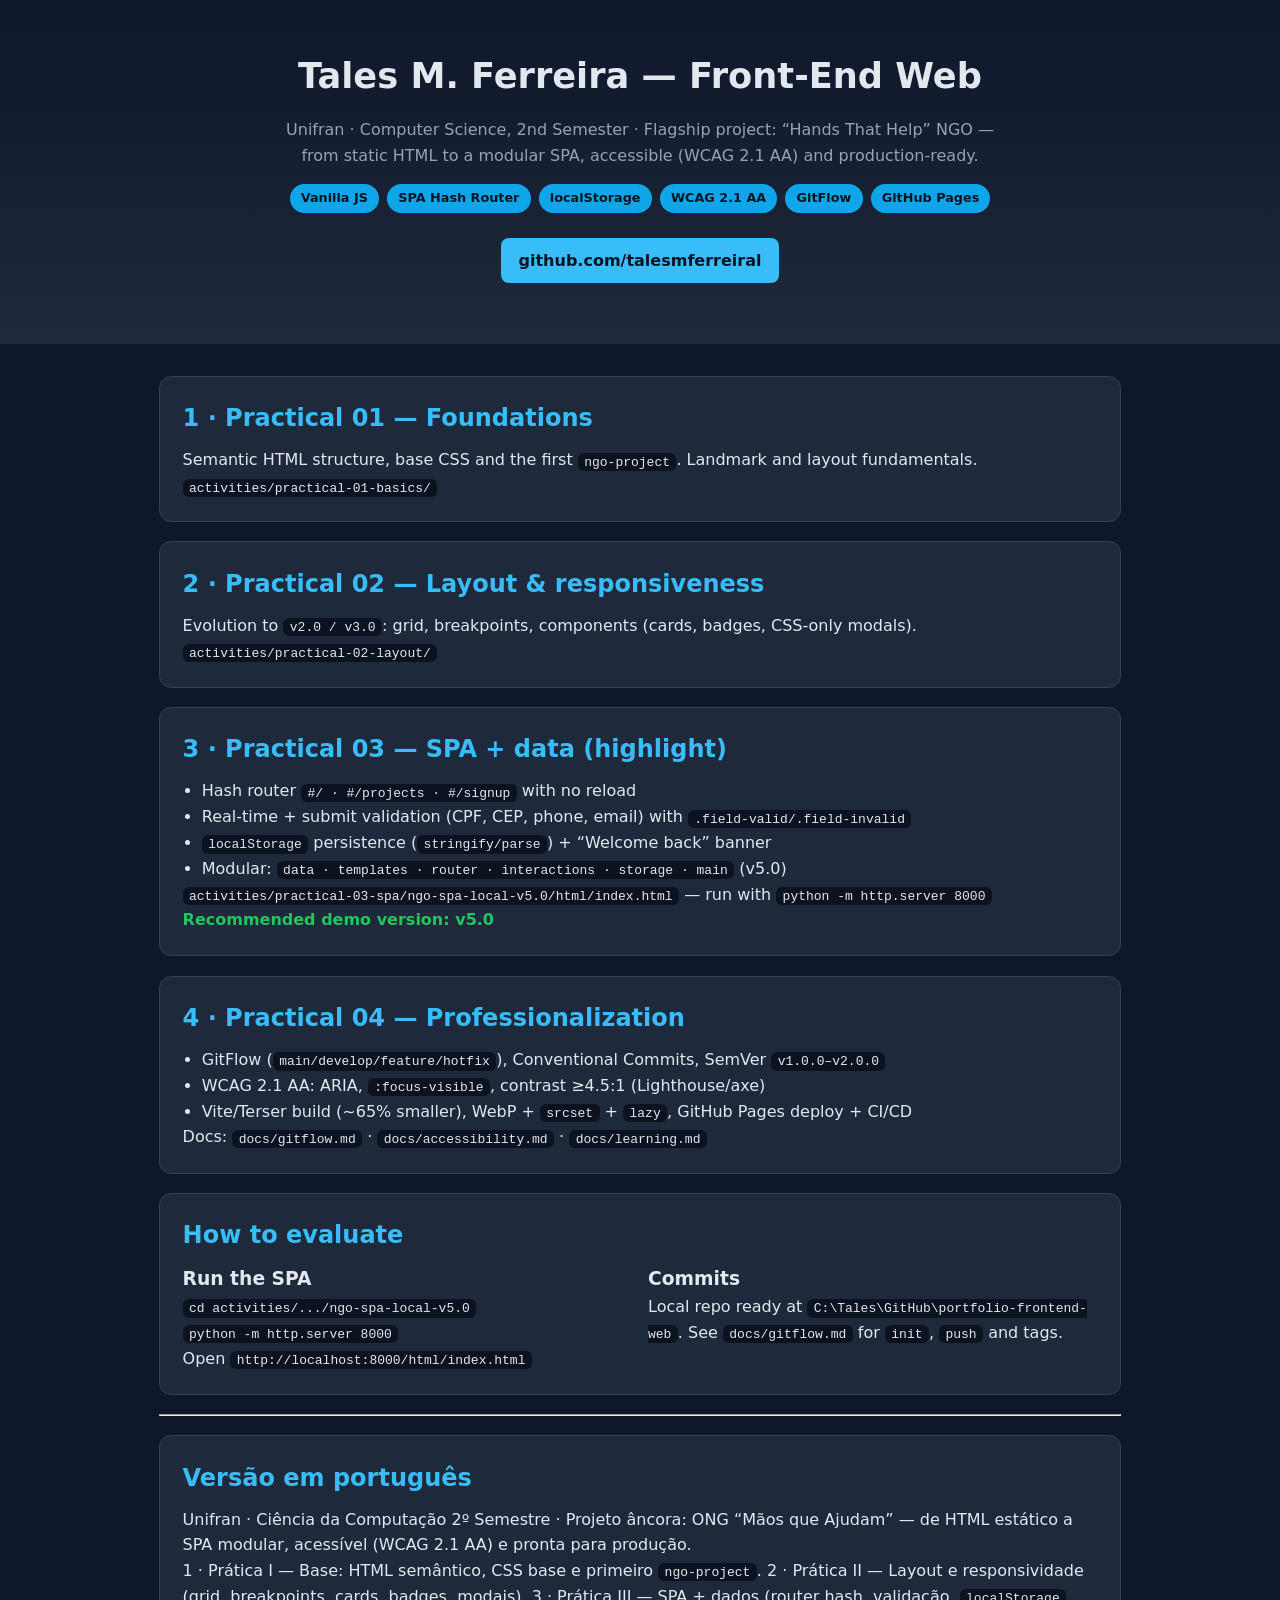
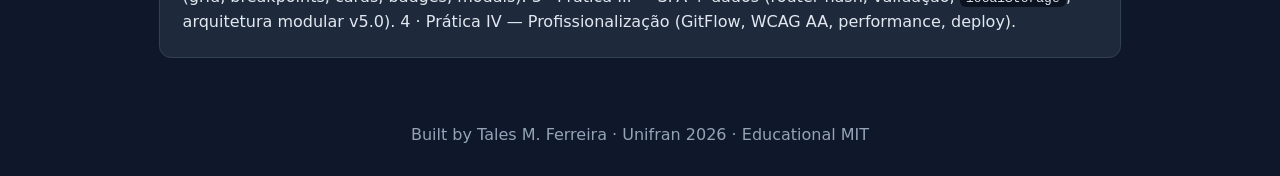
==== index.html @ e79b3204 "feat: scaffold frontend portfolio with 4 practical assignments translated to English" ====
<!DOCTYPE html>
<html lang="en">
<head>
<meta charset="UTF-8">
<meta name="viewport" content="width=device-width, initial-scale=1.0">
<meta name="description" content="Front-End Portfolio Unifran - Tales M. Ferreira. Hands That Help NGO SPA.">
<title>Front-End Portfolio — Tales M. Ferreira</title>
<link rel="stylesheet" href="assets/style.css">
</head>
<body>
<header>
<h1>Tales M. Ferreira — Front-End Web</h1>
<p>Unifran · Computer Science, 2nd Semester · Flagship project: “Hands That Help” NGO — from static HTML to a modular SPA, accessible (WCAG 2.1 AA) and production-ready.</p>
<div class="badges"><span>Vanilla JS</span><span>SPA Hash Router</span><span>localStorage</span><span>WCAG 2.1 AA</span><span>GitFlow</span><span>GitHub Pages</span></div>
<p><a class="btn" href="https://github.com/talesmferreiral" target="_blank" rel="noopener">github.com/talesmferreiral</a></p>
</header>
<main>
<section class="card"><h2>1 · Practical 01 — Foundations</h2><p>Semantic HTML structure, base CSS and the first <code>ngo-project</code>. Landmark and layout fundamentals.</p><p><code>activities/practical-01-basics/</code></p></section>
<section class="card"><h2>2 · Practical 02 — Layout &amp; responsiveness</h2><p>Evolution to <code>v2.0 / v3.0</code>: grid, breakpoints, components (cards, badges, CSS-only modals).</p><p><code>activities/practical-02-layout/</code></p></section>
<section class="card"><h2>3 · Practical 03 — SPA + data (highlight)</h2><ul><li>Hash router <code>#/ · #/projects · #/signup</code> with no reload</li><li>Real-time + submit validation (CPF, CEP, phone, email) with <code>.field-valid/.field-invalid</code></li><li><code>localStorage</code> persistence (<code>stringify/parse</code>) + “Welcome back” banner</li><li>Modular: <code>data · templates · router · interactions · storage · main</code> (v5.0)</li></ul><p><code>activities/practical-03-spa/ngo-spa-local-v5.0/html/index.html</code> — run with <code>python -m http.server 8000</code></p><p class="ok">Recommended demo version: v5.0</p></section>
<section class="card"><h2>4 · Practical 04 — Professionalization</h2><ul><li>GitFlow (<code>main/develop/feature/hotfix</code>), Conventional Commits, SemVer <code>v1.0.0–v2.0.0</code></li><li>WCAG 2.1 AA: ARIA, <code>:focus-visible</code>, contrast ≥4.5:1 (Lighthouse/axe)</li><li>Vite/Terser build (~65% smaller), WebP + <code>srcset</code> + <code>lazy</code>, GitHub Pages deploy + CI/CD</li></ul><p>Docs: <code>docs/gitflow.md</code> · <code>docs/accessibility.md</code> · <code>docs/learning.md</code></p></section>
<section class="card"><h2>How to evaluate</h2><div class="grid"><div><h3>Run the SPA</h3><p><code>cd activities/.../ngo-spa-local-v5.0</code><br><code>python -m http.server 8000</code><br>Open <code>http://localhost:8000/html/index.html</code></p></div><div><h3>Commits</h3><p>Local repo ready at <code>C:\Tales\GitHub\portfolio-frontend-web</code>. See <code>docs/gitflow.md</code> for <code>init</code>, <code>push</code> and tags.</p></div></div></section>
<hr>
<section class="card" lang="pt-BR"><h2>Versão em português</h2><p>Unifran · Ciência da Computação 2º Semestre · Projeto âncora: ONG “Mãos que Ajudam” — de HTML estático a SPA modular, acessível (WCAG 2.1 AA) e pronta para produção.</p><p>1 · Prática I — Base: HTML semântico, CSS base e primeiro <code>ngo-project</code>. 2 · Prática II — Layout e responsividade (grid, breakpoints, cards, badges, modais). 3 · Prática III — SPA + dados (router hash, validação, <code>localStorage</code>, arquitetura modular v5.0). 4 · Prática IV — Profissionalização (GitFlow, WCAG AA, performance, deploy).</p></section>
</main>
<footer>Built by Tales M. Ferreira · Unifran 2026 · Educational MIT</footer>
</body>
</html>
---- assets/style.css ----
:root{--bg:#0f172a;--card:#1e293b;--accent:#38bdf8;--text:#e2e8f0;--muted:#94a3b8;--ok:#22c55e}
*{box-sizing:border-box;margin:0;padding:0}
body{font-family:Inter,system-ui,Arial,sans-serif;background:var(--bg);color:var(--text);line-height:1.6}
header{padding:3rem 1.5rem;text-align:center;background:linear-gradient(180deg,#0f172a,#1e293b)}
header h1{font-size:2.2rem}
header p{color:var(--muted);max-width:720px;margin:.8rem auto}
.badges{display:flex;gap:.5rem;justify-content:center;flex-wrap:wrap;margin-top:1rem}
.badges span{background:#0ea5e9;color:#001523;padding:.25rem .7rem;border-radius:999px;font-size:.8rem;font-weight:700}
main{max-width:1000px;margin:0 auto;padding:2rem 1.2rem;display:grid;gap:1.2rem}
.card{background:var(--card);border:1px solid #334155;border-radius:12px;padding:1.4rem}
.card h2{color:var(--accent);margin-bottom:.6rem}
.card ul{margin-left:1.2rem}
.card code{background:#0b1220;padding:.1rem .4rem;border-radius:6px}
.grid{display:grid;grid-template-columns:repeat(auto-fit,minmax(220px,1fr));gap:1rem}
a{color:var(--accent)}
footer{text-align:center;color:var(--muted);padding:2rem}
.btn{display:inline-block;margin-top:.8rem;background:var(--accent);color:#001523;font-weight:800;padding:.6rem 1.1rem;border-radius:8px;text-decoration:none}
.ok{color:var(--ok);font-weight:700}
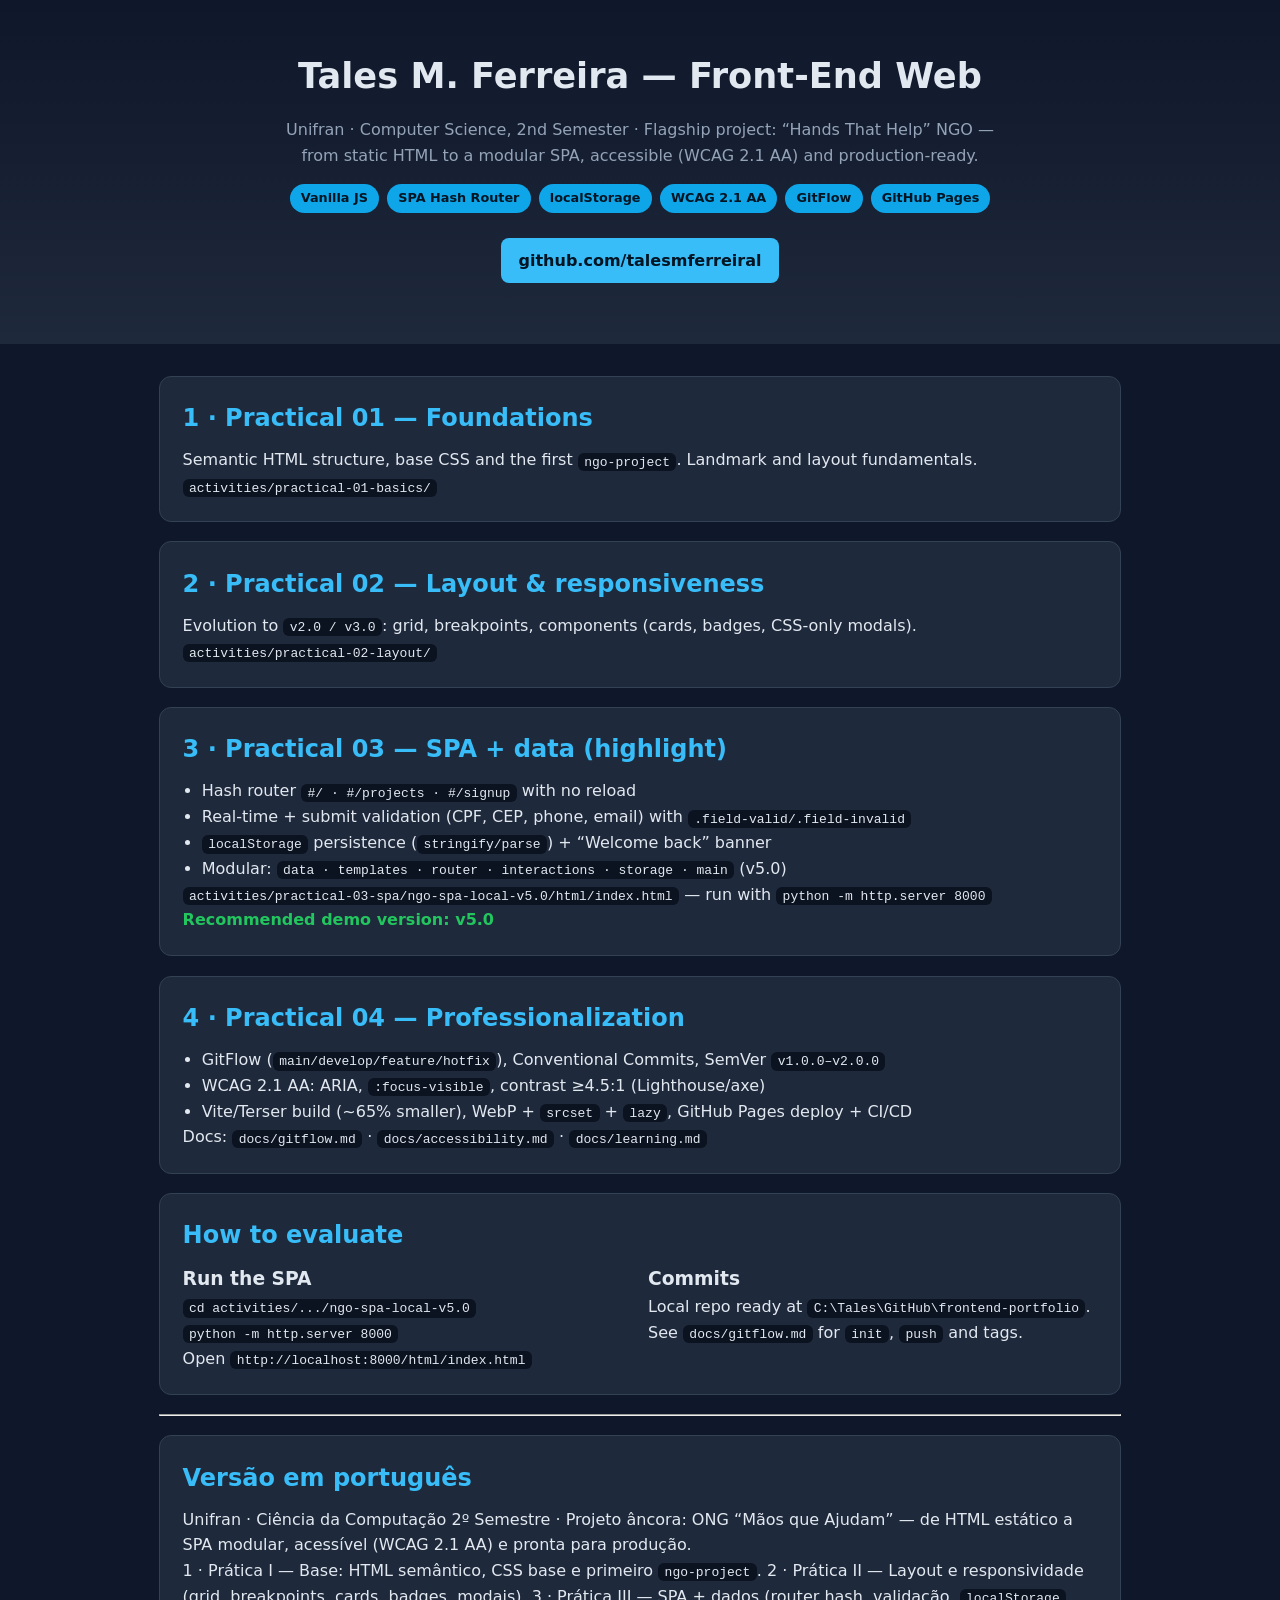
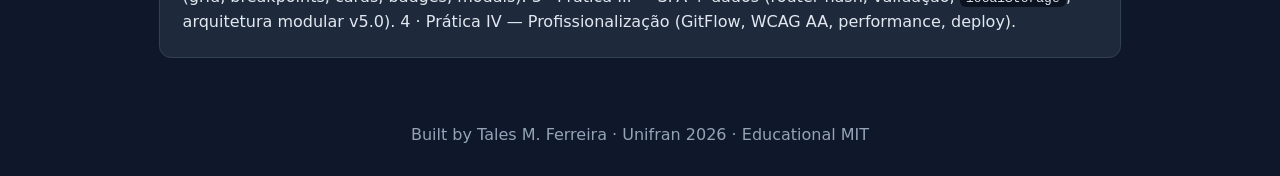
==== commit 546d1d1a: "refactor: rename repo to frontend-portfolio and update references" ====
--- a/index.html
+++ b/index.html
@@ -19,7 +19,7 @@
 <section class="card"><h2>2 · Practical 02 — Layout &amp; responsiveness</h2><p>Evolution to <code>v2.0 / v3.0</code>: grid, breakpoints, components (cards, badges, CSS-only modals).</p><p><code>activities/practical-02-layout/</code></p></section>
 <section class="card"><h2>3 · Practical 03 — SPA + data (highlight)</h2><ul><li>Hash router <code>#/ · #/projects · #/signup</code> with no reload</li><li>Real-time + submit validation (CPF, CEP, phone, email) with <code>.field-valid/.field-invalid</code></li><li><code>localStorage</code> persistence (<code>stringify/parse</code>) + “Welcome back” banner</li><li>Modular: <code>data · templates · router · interactions · storage · main</code> (v5.0)</li></ul><p><code>activities/practical-03-spa/ngo-spa-local-v5.0/html/index.html</code> — run with <code>python -m http.server 8000</code></p><p class="ok">Recommended demo version: v5.0</p></section>
 <section class="card"><h2>4 · Practical 04 — Professionalization</h2><ul><li>GitFlow (<code>main/develop/feature/hotfix</code>), Conventional Commits, SemVer <code>v1.0.0–v2.0.0</code></li><li>WCAG 2.1 AA: ARIA, <code>:focus-visible</code>, contrast ≥4.5:1 (Lighthouse/axe)</li><li>Vite/Terser build (~65% smaller), WebP + <code>srcset</code> + <code>lazy</code>, GitHub Pages deploy + CI/CD</li></ul><p>Docs: <code>docs/gitflow.md</code> · <code>docs/accessibility.md</code> · <code>docs/learning.md</code></p></section>
-<section class="card"><h2>How to evaluate</h2><div class="grid"><div><h3>Run the SPA</h3><p><code>cd activities/.../ngo-spa-local-v5.0</code><br><code>python -m http.server 8000</code><br>Open <code>http://localhost:8000/html/index.html</code></p></div><div><h3>Commits</h3><p>Local repo ready at <code>C:\Tales\GitHub\portfolio-frontend-web</code>. See <code>docs/gitflow.md</code> for <code>init</code>, <code>push</code> and tags.</p></div></div></section>
+<section class="card"><h2>How to evaluate</h2><div class="grid"><div><h3>Run the SPA</h3><p><code>cd activities/.../ngo-spa-local-v5.0</code><br><code>python -m http.server 8000</code><br>Open <code>http://localhost:8000/html/index.html</code></p></div><div><h3>Commits</h3><p>Local repo ready at <code>C:\Tales\GitHub\frontend-portfolio</code>. See <code>docs/gitflow.md</code> for <code>init</code>, <code>push</code> and tags.</p></div></div></section>
 <hr>
 <section class="card" lang="pt-BR"><h2>Versão em português</h2><p>Unifran · Ciência da Computação 2º Semestre · Projeto âncora: ONG “Mãos que Ajudam” — de HTML estático a SPA modular, acessível (WCAG 2.1 AA) e pronta para produção.</p><p>1 · Prática I — Base: HTML semântico, CSS base e primeiro <code>ngo-project</code>. 2 · Prática II — Layout e responsividade (grid, breakpoints, cards, badges, modais). 3 · Prática III — SPA + dados (router hash, validação, <code>localStorage</code>, arquitetura modular v5.0). 4 · Prática IV — Profissionalização (GitFlow, WCAG AA, performance, deploy).</p></section>
 </main>
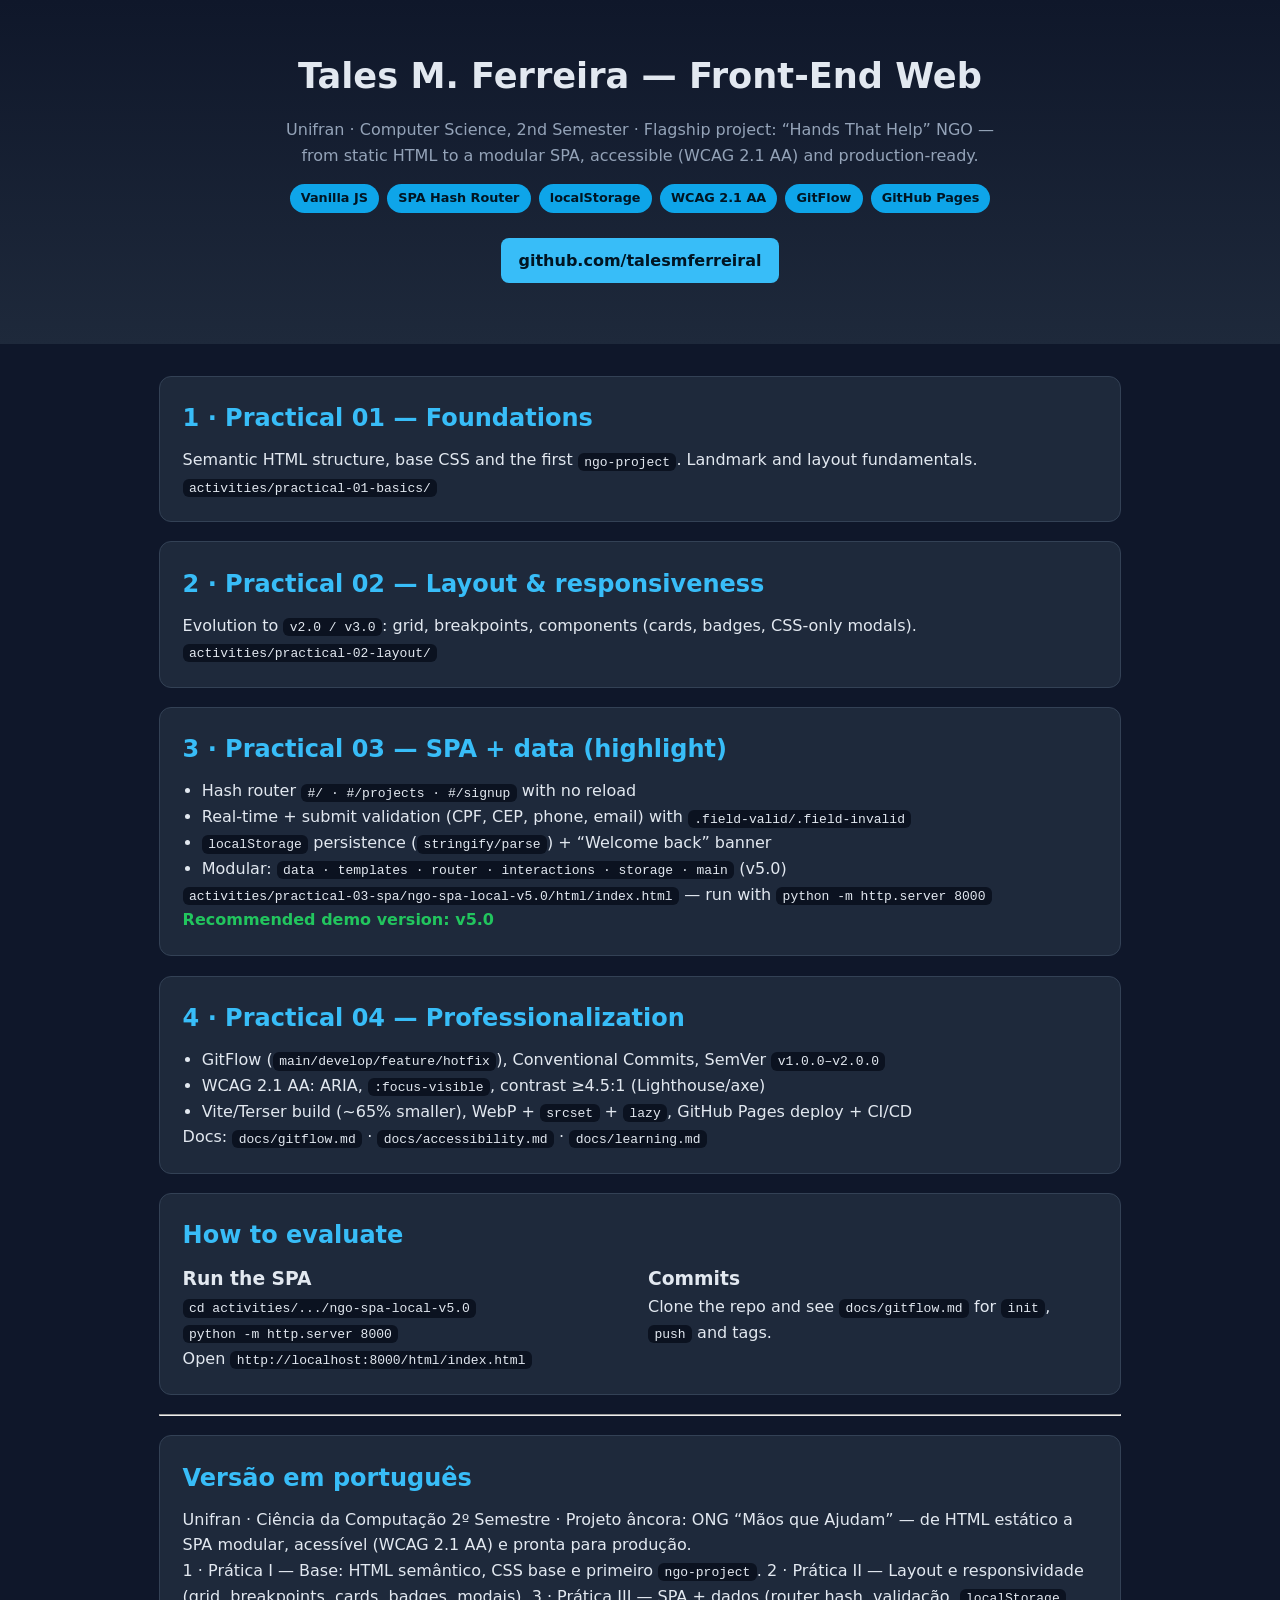
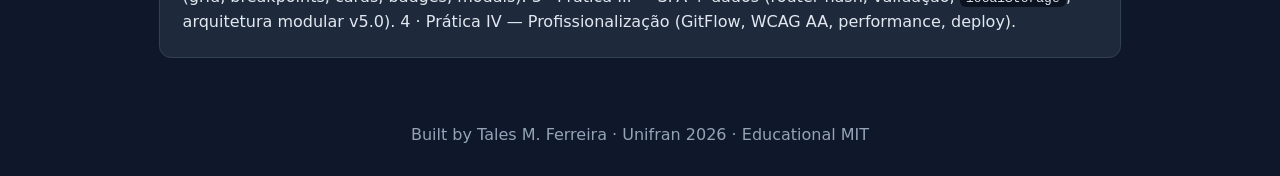
==== commit eda1f870: "fix: remove local machine paths from README and portfolio page" ====
--- a/index.html
+++ b/index.html
@@ -19,7 +19,7 @@
 <section class="card"><h2>2 · Practical 02 — Layout &amp; responsiveness</h2><p>Evolution to <code>v2.0 / v3.0</code>: grid, breakpoints, components (cards, badges, CSS-only modals).</p><p><code>activities/practical-02-layout/</code></p></section>
 <section class="card"><h2>3 · Practical 03 — SPA + data (highlight)</h2><ul><li>Hash router <code>#/ · #/projects · #/signup</code> with no reload</li><li>Real-time + submit validation (CPF, CEP, phone, email) with <code>.field-valid/.field-invalid</code></li><li><code>localStorage</code> persistence (<code>stringify/parse</code>) + “Welcome back” banner</li><li>Modular: <code>data · templates · router · interactions · storage · main</code> (v5.0)</li></ul><p><code>activities/practical-03-spa/ngo-spa-local-v5.0/html/index.html</code> — run with <code>python -m http.server 8000</code></p><p class="ok">Recommended demo version: v5.0</p></section>
 <section class="card"><h2>4 · Practical 04 — Professionalization</h2><ul><li>GitFlow (<code>main/develop/feature/hotfix</code>), Conventional Commits, SemVer <code>v1.0.0–v2.0.0</code></li><li>WCAG 2.1 AA: ARIA, <code>:focus-visible</code>, contrast ≥4.5:1 (Lighthouse/axe)</li><li>Vite/Terser build (~65% smaller), WebP + <code>srcset</code> + <code>lazy</code>, GitHub Pages deploy + CI/CD</li></ul><p>Docs: <code>docs/gitflow.md</code> · <code>docs/accessibility.md</code> · <code>docs/learning.md</code></p></section>
-<section class="card"><h2>How to evaluate</h2><div class="grid"><div><h3>Run the SPA</h3><p><code>cd activities/.../ngo-spa-local-v5.0</code><br><code>python -m http.server 8000</code><br>Open <code>http://localhost:8000/html/index.html</code></p></div><div><h3>Commits</h3><p>Local repo ready at <code>C:\Tales\GitHub\frontend-portfolio</code>. See <code>docs/gitflow.md</code> for <code>init</code>, <code>push</code> and tags.</p></div></div></section>
+<section class="card"><h2>How to evaluate</h2><div class="grid"><div><h3>Run the SPA</h3><p><code>cd activities/.../ngo-spa-local-v5.0</code><br><code>python -m http.server 8000</code><br>Open <code>http://localhost:8000/html/index.html</code></p></div><div><h3>Commits</h3><p>Clone the repo and see <code>docs/gitflow.md</code> for <code>init</code>, <code>push</code> and tags.</p></div></div></section>
 <hr>
 <section class="card" lang="pt-BR"><h2>Versão em português</h2><p>Unifran · Ciência da Computação 2º Semestre · Projeto âncora: ONG “Mãos que Ajudam” — de HTML estático a SPA modular, acessível (WCAG 2.1 AA) e pronta para produção.</p><p>1 · Prática I — Base: HTML semântico, CSS base e primeiro <code>ngo-project</code>. 2 · Prática II — Layout e responsividade (grid, breakpoints, cards, badges, modais). 3 · Prática III — SPA + dados (router hash, validação, <code>localStorage</code>, arquitetura modular v5.0). 4 · Prática IV — Profissionalização (GitFlow, WCAG AA, performance, deploy).</p></section>
 </main>
